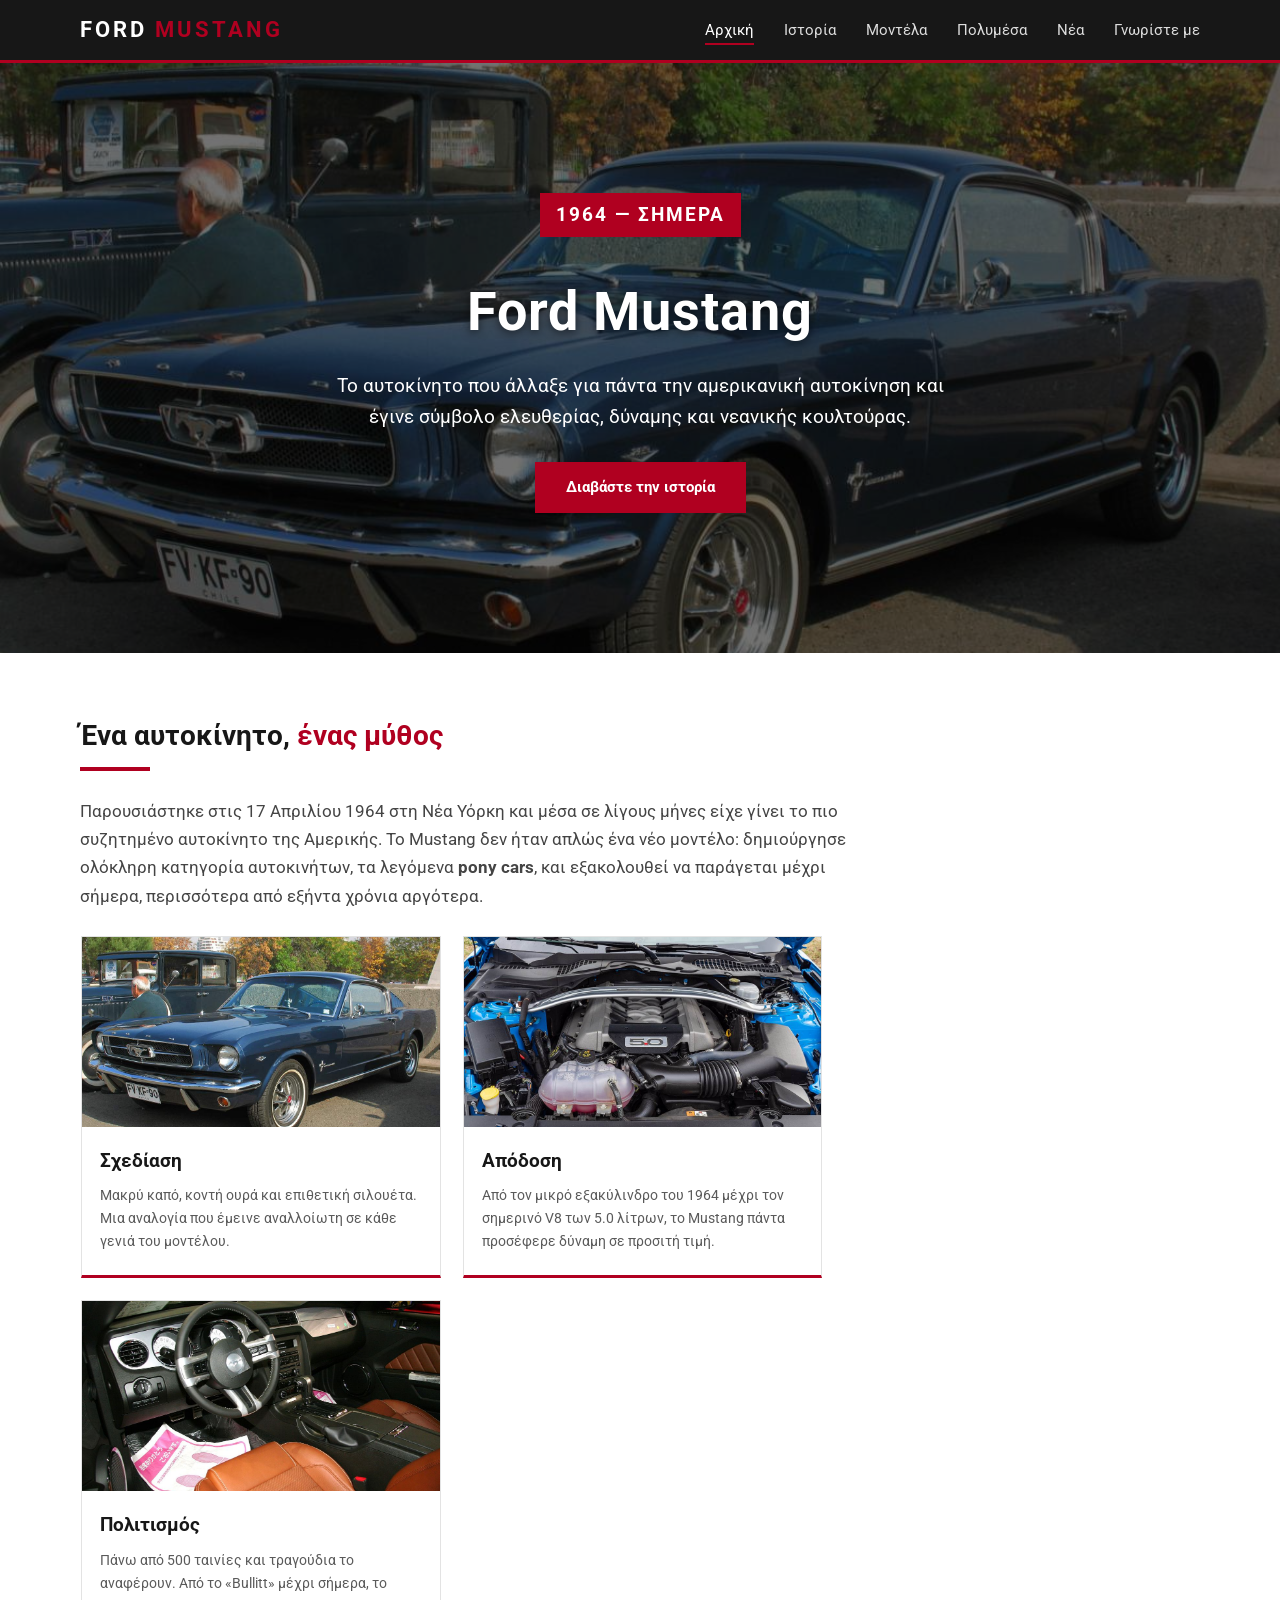
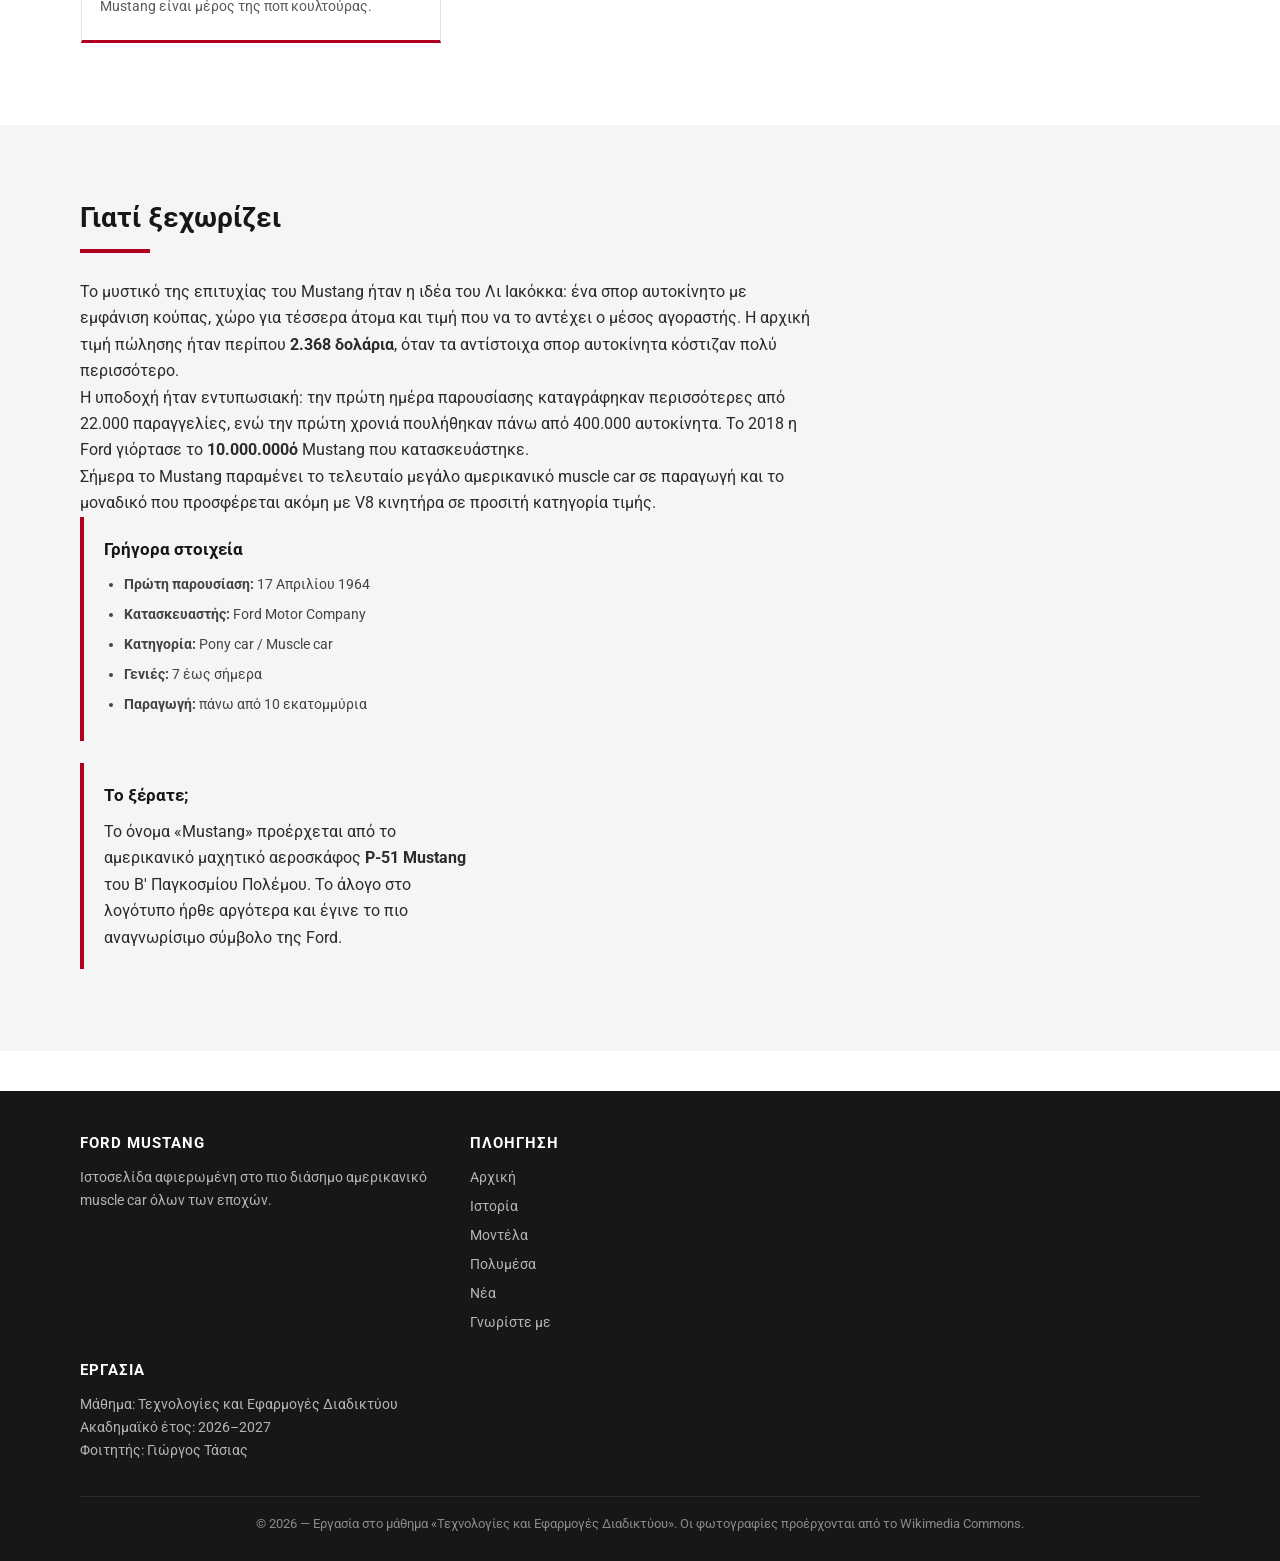
==== index.html @ 4e51d364 "Ford Mustang static site - course project" ====
<!DOCTYPE html>
<html lang="el">
<head>
  <meta charset="utf-8">
  <meta name="viewport" content="width=device-width, initial-scale=1">
  <meta name="description" content="Ford Mustang: η ιστορία, τα μοντέλα και οι φωτογραφίες του θρυλικού αμερικανικού muscle car από το 1964 μέχρι σήμερα.">
  <meta name="keywords" content="Ford Mustang, Mustang, muscle car, αυτοκίνητο, 1964, Shelby, GT500, ιστορία, μοντέλα">
  <meta name="author" content="Γιώργος Τάσιας">
  <title>Ford Mustang — Αρχική</title>
  <link rel="stylesheet" href="css/style.css">
</head>
<body>

  <header class="site-header">
    <div class="container header-inner">
      <p class="logo"><a href="index.html">FORD <span>MUSTANG</span></a></p>
      <button class="nav-toggle" type="button" aria-controls="mainnav" aria-expanded="false">&#9776;</button>
      <nav class="main-nav" id="mainnav" aria-label="Κύριο μενού">
        <ul>
          <li><a href="index.html" class="active">Αρχική</a></li>
          <li><a href="history.html">Ιστορία</a></li>
          <li><a href="models.html">Μοντέλα</a></li>
          <li><a href="gallery.html">Πολυμέσα</a></li>
          <li><a href="news.html">Νέα</a></li>
          <li><a href="about.html">Γνωρίστε με</a></li>
        </ul>
      </nav>
    </div>
  </header>

  <main>

    <section class="hero">
      <div class="hero-overlay"></div>
      <div class="container hero-inner">
        <p class="hero-years">1964 &mdash; ΣΗΜΕΡΑ</p>
        <h1>Ford Mustang</h1>
        <p>Το αυτοκίνητο που άλλαξε για πάντα την αμερικανική αυτοκίνηση και έγινε σύμβολο ελευθερίας, δύναμης και νεανικής κουλτούρας.</p>
        <a class="button" href="history.html">Διαβάστε την ιστορία</a>
      </div>
    </section>

    <section class="section">
      <div class="container">
        <h2>Ένα αυτοκίνητο, <span>ένας μύθος</span></h2>
        <div class="title-line"></div>
        <p class="lead">
          Παρουσιάστηκε στις 17 Απριλίου 1964 στη Νέα Υόρκη και μέσα σε λίγους μήνες είχε γίνει
          το πιο συζητημένο αυτοκίνητο της Αμερικής. Το Mustang δεν ήταν απλώς ένα νέο μοντέλο:
          δημιούργησε ολόκληρη κατηγορία αυτοκινήτων, τα λεγόμενα <strong>pony cars</strong>,
          και εξακολουθεί να παράγεται μέχρι σήμερα, περισσότερα από εξήντα χρόνια αργότερα.
        </p>

        <div class="cards">
          <article class="card">
            <img src="media/mustang-1965-fastback.jpg" alt="Ford Mustang Fastback του 1965 σε κόκκινο χρώμα" width="1100" height="733">
            <div class="card-body">
              <h3>Σχεδίαση</h3>
              <p>Μακρύ καπό, κοντή ουρά και επιθετική σιλουέτα. Μια αναλογία που έμεινε αναλλοίωτη
                 σε κάθε γενιά του μοντέλου.</p>
            </div>
          </article>

          <article class="card">
            <img src="media/mustang-v8-engine.jpg" alt="Ο κινητήρας V8 5.0 λίτρων ενός Ford Mustang" width="1100" height="733">
            <div class="card-body">
              <h3>Απόδοση</h3>
              <p>Από τον μικρό εξακύλινδρο του 1964 μέχρι τον σημερινό V8 των 5.0 λίτρων,
                 το Mustang πάντα προσέφερε δύναμη σε προσιτή τιμή.</p>
            </div>
          </article>

          <article class="card">
            <img src="media/mustang-interior.jpg" alt="Το εσωτερικό ενός σύγχρονου Ford Mustang GT" width="1100" height="692">
            <div class="card-body">
              <h3>Πολιτισμός</h3>
              <p>Πάνω από 500 ταινίες και τραγούδια το αναφέρουν. Από το «Bullitt» μέχρι σήμερα,
                 το Mustang είναι μέρος της ποπ κουλτούρας.</p>
            </div>
          </article>
        </div>
      </div>
    </section>

    <section class="section section-grey">
      <div class="container">
        <div class="two-column">
          <div class="main-column">
            <h2>Γιατί ξεχωρίζει</h2>
            <div class="title-line"></div>
            <p>
              Το μυστικό της επιτυχίας του Mustang ήταν η ιδέα του Λι Ιακόκκα: ένα σπορ αυτοκίνητο
              με εμφάνιση κούπας, χώρο για τέσσερα άτομα και τιμή που να το αντέχει ο μέσος
              αγοραστής. Η αρχική τιμή πώλησης ήταν περίπου <strong>2.368 δολάρια</strong>,
              όταν τα αντίστοιχα σπορ αυτοκίνητα κόστιζαν πολύ περισσότερο.
            </p>
            <p>
              Η υποδοχή ήταν εντυπωσιακή: την πρώτη ημέρα παρουσίασης καταγράφηκαν περισσότερες
              από 22.000 παραγγελίες, ενώ την πρώτη χρονιά πουλήθηκαν πάνω από 400.000 αυτοκίνητα.
              Το 2018 η Ford γιόρτασε το <strong>10.000.000ό</strong> Mustang που κατασκευάστηκε.
            </p>
            <p>
              Σήμερα το Mustang παραμένει το τελευταίο μεγάλο αμερικανικό muscle car σε παραγωγή
              και το μοναδικό που προσφέρεται ακόμη με V8 κινητήρα σε προσιτή κατηγορία τιμής.
            </p>
          </div>

          <div class="side-column">
            <div class="side-box">
              <h3>Γρήγορα στοιχεία</h3>
              <ul>
                <li><strong>Πρώτη παρουσίαση:</strong> 17 Απριλίου 1964</li>
                <li><strong>Κατασκευαστής:</strong> Ford Motor Company</li>
                <li><strong>Κατηγορία:</strong> Pony car / Muscle car</li>
                <li><strong>Γενιές:</strong> 7 έως σήμερα</li>
                <li><strong>Παραγωγή:</strong> πάνω από 10 εκατομμύρια</li>
              </ul>
            </div>
            <div class="side-box">
              <h3>Το ξέρατε;</h3>
              <p>
                Το όνομα «Mustang» προέρχεται από το αμερικανικό μαχητικό αεροσκάφος
                <strong>P-51 Mustang</strong> του Β&prime; Παγκοσμίου Πολέμου. Το άλογο στο
                λογότυπο ήρθε αργότερα και έγινε το πιο αναγνωρίσιμο σύμβολο της Ford.
              </p>
            </div>
          </div>
        </div>
      </div>
    </section>

  </main>

  <footer class="site-footer">
    <div class="container">
      <div class="footer-columns">
        <div class="footer-col">
          <h3>FORD MUSTANG</h3>
          <p>Ιστοσελίδα αφιερωμένη στο πιο διάσημο αμερικανικό muscle car όλων των εποχών.</p>
        </div>
        <div class="footer-col">
          <h3>ΠΛΟΗΓΗΣΗ</h3>
          <ul>
            <li><a href="index.html">Αρχική</a></li>
            <li><a href="history.html">Ιστορία</a></li>
            <li><a href="models.html">Μοντέλα</a></li>
            <li><a href="gallery.html">Πολυμέσα</a></li>
            <li><a href="news.html">Νέα</a></li>
            <li><a href="about.html">Γνωρίστε με</a></li>
          </ul>
        </div>
        <div class="footer-col">
          <h3>ΕΡΓΑΣΙΑ</h3>
          <p>Μάθημα: Τεχνολογίες και Εφαρμογές Διαδικτύου<br>
             Ακαδημαϊκό έτος: 2026&ndash;2027<br>
             Φοιτητής: Γιώργος Τάσιας</p>
        </div>
      </div>
      <p class="copyright">&copy; 2026 &mdash; Εργασία στο μάθημα «Τεχνολογίες και Εφαρμογές Διαδικτύου». Οι φωτογραφίες προέρχονται από το Wikimedia Commons.</p>
    </div>
  </footer>

  <script src="js/script.js"></script>
</body>
</html>
---- css/style.css ----
/* =========================================================
   Ford Mustang — Εργασία Πληροφορικής
   Ενιαίο εξωτερικό αρχείο μορφοποίησης για όλες τις σελίδες
   ========================================================= */

/* ---------- Γραμματοσειρά Roboto (τοπικά αρχεία, Google Fonts / Apache 2.0) ---------- */

/* greek */
@font-face {
  font-family: "Roboto";
  font-style: normal;
  font-weight: 400;
  font-display: swap;
  src: url("../fonts/roboto-400-greek.woff2") format("woff2");
  unicode-range: U+0370-0377, U+037A-037F, U+0384-038A, U+038C, U+038E-03A1, U+03A3-03FF;
}

/* latin */
@font-face {
  font-family: "Roboto";
  font-style: normal;
  font-weight: 400;
  font-display: swap;
  src: url("../fonts/roboto-400-latin.woff2") format("woff2");
  unicode-range: U+0000-00FF, U+0131, U+0152-0153, U+02BB-02BC, U+02C6, U+02DA, U+02DC, U+0304, U+0308, U+0329, U+2000-206F, U+20AC, U+2122, U+2191, U+2193, U+2212, U+2215, U+FEFF, U+FFFD;
}

/* greek */
@font-face {
  font-family: "Roboto";
  font-style: normal;
  font-weight: 700;
  font-display: swap;
  src: url("../fonts/roboto-700-greek.woff2") format("woff2");
  unicode-range: U+0370-0377, U+037A-037F, U+0384-038A, U+038C, U+038E-03A1, U+03A3-03FF;
}

/* latin */
@font-face {
  font-family: "Roboto";
  font-style: normal;
  font-weight: 700;
  font-display: swap;
  src: url("../fonts/roboto-700-latin.woff2") format("woff2");
  unicode-range: U+0000-00FF, U+0131, U+0152-0153, U+02BB-02BC, U+02C6, U+02DA, U+02DC, U+0304, U+0308, U+0329, U+2000-206F, U+20AC, U+2122, U+2191, U+2193, U+2212, U+2215, U+FEFF, U+FFFD;
}

/* ---------- Βασικές ρυθμίσεις ---------- */

html, body, div, span, h1, h2, h3, h4, p, ul, ol, li,
table, tr, td, th, img, a, header, footer, nav, main,
article, section, figure, figcaption, blockquote, time {
  margin: 0;
  padding: 0;
  border: 0;
}

body {
  font-family: "Roboto", Arial, Helvetica, sans-serif;
  font-size: 16px;
  line-height: 1.65;
  color: #2b2b2b;
  background-color: #ffffff;
}

img {
  max-width: 100%;
  display: block;
}

a {
  color: #b00020;
  text-decoration: none;
}

a:hover {
  text-decoration: underline;
}

.container {
  width: 92%;
  max-width: 1120px;
  margin: 0 auto;
}

/* ---------- Κεφαλίδα και μενού ---------- */

.site-header {
  background-color: #171717;
  border-bottom: 3px solid #b00020;
  position: sticky;
  top: 0;
  z-index: 50;
}

.header-inner {
  display: flex;
  align-items: center;
  justify-content: space-between;
  padding: 12px 0;
}

.logo a {
  color: #ffffff;
  font-size: 22px;
  font-weight: 700;
  letter-spacing: 3px;
  text-decoration: none;
}

.logo span {
  color: #b00020;
}

.main-nav ul {
  list-style: none;
}

.main-nav li {
  display: inline-block;
  margin-left: 26px;
}

.main-nav a {
  color: #dddddd;
  font-size: 15px;
  padding-bottom: 4px;
  text-decoration: none;
}

.main-nav a:hover {
  color: #ffffff;
  border-bottom: 2px solid #b00020;
  text-decoration: none;
}

.main-nav a.active {
  color: #ffffff;
  border-bottom: 2px solid #b00020;
}

.nav-toggle {
  display: none;
  width: 40px;
  height: 34px;
  background: #262626;
  border: 1px solid #3a3a3a;
  border-radius: 3px;
  cursor: pointer;
  color: #ffffff;
  font-size: 18px;
  line-height: 30px;
  text-align: center;
}

/* ---------- Μεγάλη κεφαλίδα (hero) — μονόστηλη διάταξη ---------- */

.hero {
  background-image: url("../media/mustang-1965-fastback-hero.jpg");
  background-size: cover;
  background-position: center;
  background-color: #222222;
  color: #ffffff;
  text-align: center;
  padding: 130px 0 140px 0;
  position: relative;
}

.hero-overlay {
  position: absolute;
  top: 0;
  left: 0;
  width: 100%;
  height: 100%;
  background-color: rgba(0, 0, 0, 0.55);
}

.hero-inner {
  position: relative;
  z-index: 2;
}

.hero h1 {
  font-size: 54px;
  font-weight: 700;
  letter-spacing: 1px;
  margin-bottom: 14px;
  text-shadow: 0 2px 10px rgba(0, 0, 0, 0.6);
}

.hero p {
  font-size: 19px;
  max-width: 640px;
  margin: 0 auto 30px auto;
}

.hero-years {
  display: inline-block;
  background-color: #b00020;
  color: #ffffff;
  font-weight: 700;
  letter-spacing: 2px;
  padding: 6px 16px;
  margin-bottom: 22px;
  font-size: 14px;
}

/* ---------- Μικρή κεφαλίδα εσωτερικών σελίδων ---------- */

.page-header {
  background-color: #202020;
  color: #ffffff;
  padding: 46px 0;
  border-bottom: 1px solid #2f2f2f;
}

.page-header h1 {
  font-size: 32px;
  font-weight: 700;
}

.page-header p {
  color: #b8b8b8;
  margin-top: 6px;
  font-size: 15px;
}

/* ---------- Κουμπιά ---------- */

.button {
  display: inline-block;
  background-color: #b00020;
  color: #ffffff;
  padding: 12px 30px;
  font-weight: 700;
  font-size: 15px;
  text-decoration: none;
  border: 1px solid #b00020;
}

.button:hover {
  background-color: #ffffff;
  color: #b00020;
  text-decoration: none;
}

/* ---------- Ενότητες ---------- */

.section {
  padding: 60px 0;
}

.section-grey {
  background-color: #f5f5f5;
}

.section h2 {
  font-size: 28px;
  font-weight: 700;
  color: #171717;
  margin-bottom: 8px;
}

.section h2 span {
  color: #b00020;
}

.title-line {
  width: 70px;
  height: 4px;
  background-color: #b00020;
  margin-bottom: 26px;
}

.lead {
  font-size: 17px;
  color: #444444;
  max-width: 800px;
  margin-bottom: 26px;
}

.text-block p {
  margin-bottom: 14px;
}

/* ---------- Κάρτες (τρεις στήλες) ---------- */

.cards {
  display: flex;
  flex-wrap: wrap;
  margin-left: -10px;
  margin-right: -10px;
}

.card {
  width: 31.33%;
  margin: 0 1% 22px 1%;
  background-color: #ffffff;
  border: 1px solid #e3e3e3;
  border-bottom: 3px solid #b00020;
}

.card img {
  width: 100%;
  height: 190px;
  object-fit: cover;
}

.card-body {
  padding: 18px 18px 22px 18px;
}

.card-body h3 {
  font-size: 19px;
  margin-bottom: 8px;
  color: #171717;
}

.card-body p {
  font-size: 14px;
  color: #5a5a5a;
}

/* ---------- Δίστηλη διάταξη (περιεχόμενο + πλαϊνή στήλη) ---------- */

.two-column {
  display: flex;
  flex-wrap: wrap;
  margin-left: -15px;
  margin-right: -15px;
}

.main-column {
  width: 64%;
  padding: 0 15px;
}

.side-column {
  width: 36%;
  padding: 0 15px;
}

.side-box {
  background-color: #f5f5f5;
  border-left: 4px solid #b00020;
  padding: 18px 20px;
  margin-bottom: 22px;
}

.side-box h3 {
  font-size: 17px;
  margin-bottom: 10px;
  color: #171717;
}

.side-box ul,
.side-box ol {
  padding-left: 20px;
  font-size: 14px;
  color: #444444;
}

.side-box li {
  margin-bottom: 7px;
}

.main-column h2 {
  margin-top: 10px;
}

.main-column figure {
  margin: 22px 0;
}

.main-column figure img {
  width: 100%;
}

.main-column figcaption {
  font-size: 13px;
  color: #777777;
  padding-top: 7px;
  border-top: 1px solid #e3e3e3;
  margin-top: 7px;
}

/* ---------- Πίνακας ---------- */

.data-table {
  width: 100%;
  border-collapse: collapse;
  margin: 24px 0 10px 0;
  font-size: 15px;
}

.data-table caption {
  caption-side: top;
  text-align: left;
  font-weight: 700;
  padding-bottom: 10px;
  color: #171717;
}

.data-table th {
  background-color: #171717;
  color: #ffffff;
  text-align: left;
  padding: 12px 14px;
  font-size: 14px;
}

.data-table td {
  padding: 11px 14px;
  border-bottom: 1px solid #e3e3e3;
  vertical-align: top;
}

.data-table tr:nth-child(even) td {
  background-color: #fafafa;
}

.data-table td strong {
  color: #b00020;
}

/* ---------- Ειδήσεις (τρεις στήλες) ---------- */

.news-grid {
  display: flex;
  flex-wrap: wrap;
  margin-left: -12px;
  margin-right: -12px;
}

.news-item {
  width: 31.33%;
  margin: 0 1% 24px 1%;
  background-color: #ffffff;
  border: 1px solid #e3e3e3;
  padding: 20px;
}

.news-item time {
  display: block;
  font-size: 12px;
  color: #b00020;
  font-weight: 700;
  letter-spacing: 1px;
  text-transform: uppercase;
  margin-bottom: 8px;
}

.news-item h2,
.news-item h3 {
  font-size: 19px;
  color: #171717;
  margin-bottom: 10px;
}

.news-item p {
  font-size: 14px;
  color: #555555;
}

.news-item .category {
  display: inline-block;
  margin-top: 14px;
  font-size: 12px;
  background-color: #f1f1f1;
  color: #444444;
  padding: 4px 10px;
}

/* ---------- Gallery / Πολυμέσα ---------- */

.gallery {
  display: flex;
  flex-wrap: wrap;
  margin-left: -10px;
  margin-right: -10px;
}

.gallery-item {
  width: 31.33%;
  margin: 0 1% 20px 1%;
}

.gallery-item a {
  display: block;
  position: relative;
  border: 1px solid #e3e3e3;
  background-color: #111111;
}

.gallery-item img {
  width: 100%;
  height: 210px;
  object-fit: cover;
  opacity: 0.92;
}

.gallery-item a:hover img {
  opacity: 1;
}

.gallery-item figcaption {
  font-size: 13px;
  color: #666666;
  padding-top: 8px;
}

.video-box {
  margin-top: 14px;
  background-color: #171717;
  padding: 12px;
}

.video-frame {
  position: relative;
  width: 100%;
  padding-bottom: 56.25%;
  height: 0;
  overflow: hidden;
}

.video-frame iframe {
  position: absolute;
  top: 0;
  left: 0;
  width: 100%;
  height: 100%;
  border: 0;
}

/* ---------- Lightbox ---------- */

.lightbox {
  display: none;
  position: fixed;
  top: 0;
  left: 0;
  width: 100%;
  height: 100%;
  background-color: rgba(0, 0, 0, 0.9);
  z-index: 100;
  text-align: center;
}

.lightbox.open {
  display: block;
}

.lightbox img {
  max-width: 88%;
  max-height: 78%;
  margin: 6% auto 0 auto;
  border: 3px solid #ffffff;
}

.lightbox p {
  color: #dddddd;
  font-size: 14px;
  margin-top: 14px;
}

.lightbox-close {
  position: absolute;
  top: 14px;
  right: 26px;
  color: #ffffff;
  font-size: 34px;
  line-height: 1;
  background: none;
  border: none;
  cursor: pointer;
  padding: 6px 12px;
}

/* ---------- Σελίδα «Γνωρίστε με» ---------- */

.about-photo {
  width: 100%;
  border: 6px solid #ffffff;
  box-shadow: 0 3px 14px rgba(0, 0, 0, 0.15);
}

.about-list {
  padding-left: 20px;
  margin-bottom: 18px;
}

.about-list li {
  margin-bottom: 8px;
}

/* ---------- Υποσέλιδο ---------- */

.site-footer {
  background-color: #171717;
  color: #b5b5b5;
  padding: 40px 0 26px 0;
  margin-top: 40px;
  font-size: 14px;
}

.footer-columns {
  display: flex;
  flex-wrap: wrap;
  margin-left: -15px;
  margin-right: -15px;
}

.footer-col {
  width: 31.33%;
  padding: 0 15px;
  margin-bottom: 18px;
}

.footer-col h3 {
  color: #ffffff;
  font-size: 15px;
  margin-bottom: 10px;
  letter-spacing: 1px;
}

.footer-col ul {
  list-style: none;
}

.footer-col li {
  margin-bottom: 6px;
}

.footer-col a {
  color: #b5b5b5;
  text-decoration: none;
}

.footer-col a:hover {
  color: #ffffff;
  text-decoration: underline;
}

.copyright {
  border-top: 1px solid #2c2c2c;
  margin-top: 16px;
  padding-top: 16px;
  text-align: center;
  font-size: 13px;
  color: #8a8a8a;
}

/* ---------- Μικρές οθόνες ---------- */

@media screen and (max-width: 900px) {

  .hero h1 {
    font-size: 34px;
  }

  .hero {
    padding: 80px 0 90px 0;
  }

  .nav-toggle {
    display: block;
  }

  .main-nav {
    display: none;
    width: 100%;
  }

  .main-nav.open {
    display: block;
  }

  .main-nav li {
    display: block;
    margin: 0;
    border-top: 1px solid #2c2c2c;
  }

  .main-nav a {
    display: block;
    padding: 12px 0;
    border-bottom: 0;
  }

  .main-nav a:hover,
  .main-nav a.active {
    border-bottom: 0;
    color: #b00020;
  }

  .header-inner {
    flex-wrap: wrap;
  }

  .card,
  .news-item,
  .gallery-item,
  .footer-col {
    width: 100%;
    margin-left: 0;
    margin-right: 0;
  }

  .main-column,
  .side-column {
    width: 100%;
  }

  .section h2 {
    font-size: 24px;
  }

  .page-header h1 {
    font-size: 26px;
  }

  .data-table {
    font-size: 13px;
  }

  .data-table th,
  .data-table td {
    padding: 8px 9px;
  }
}
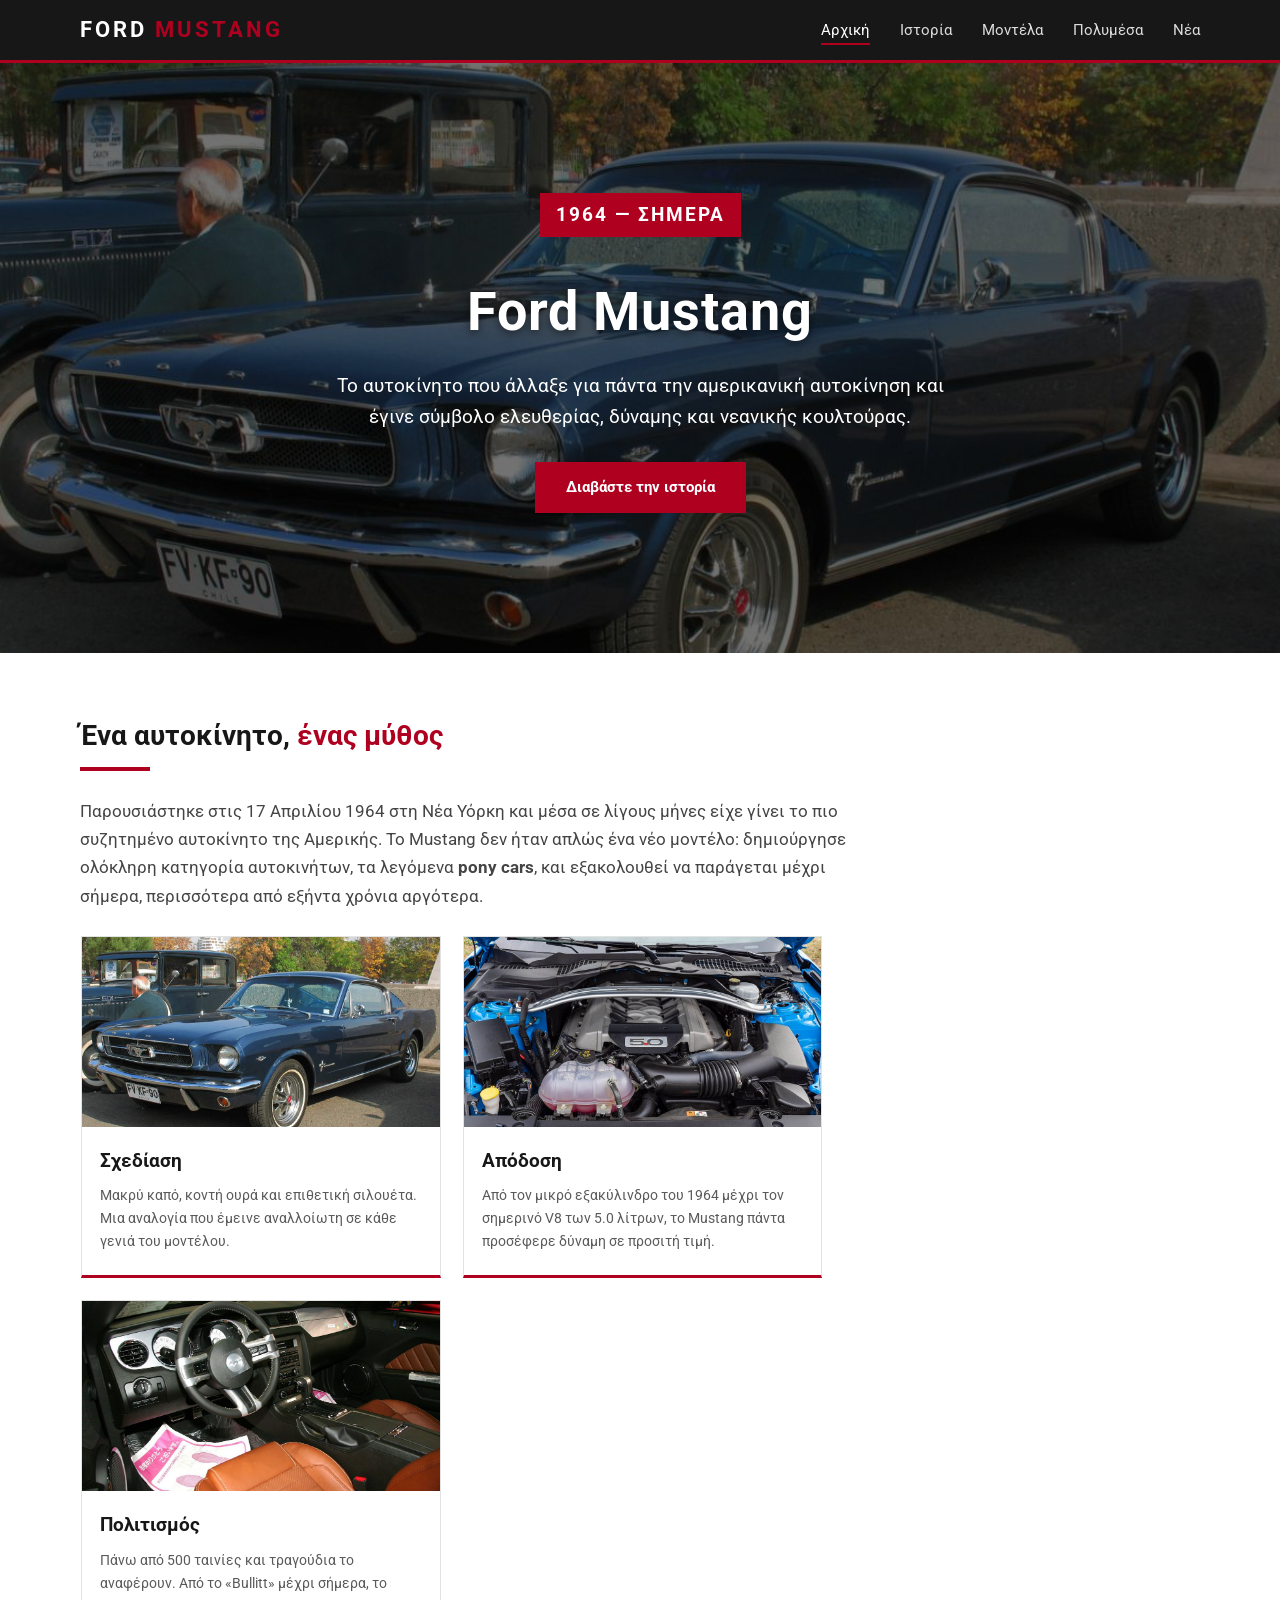
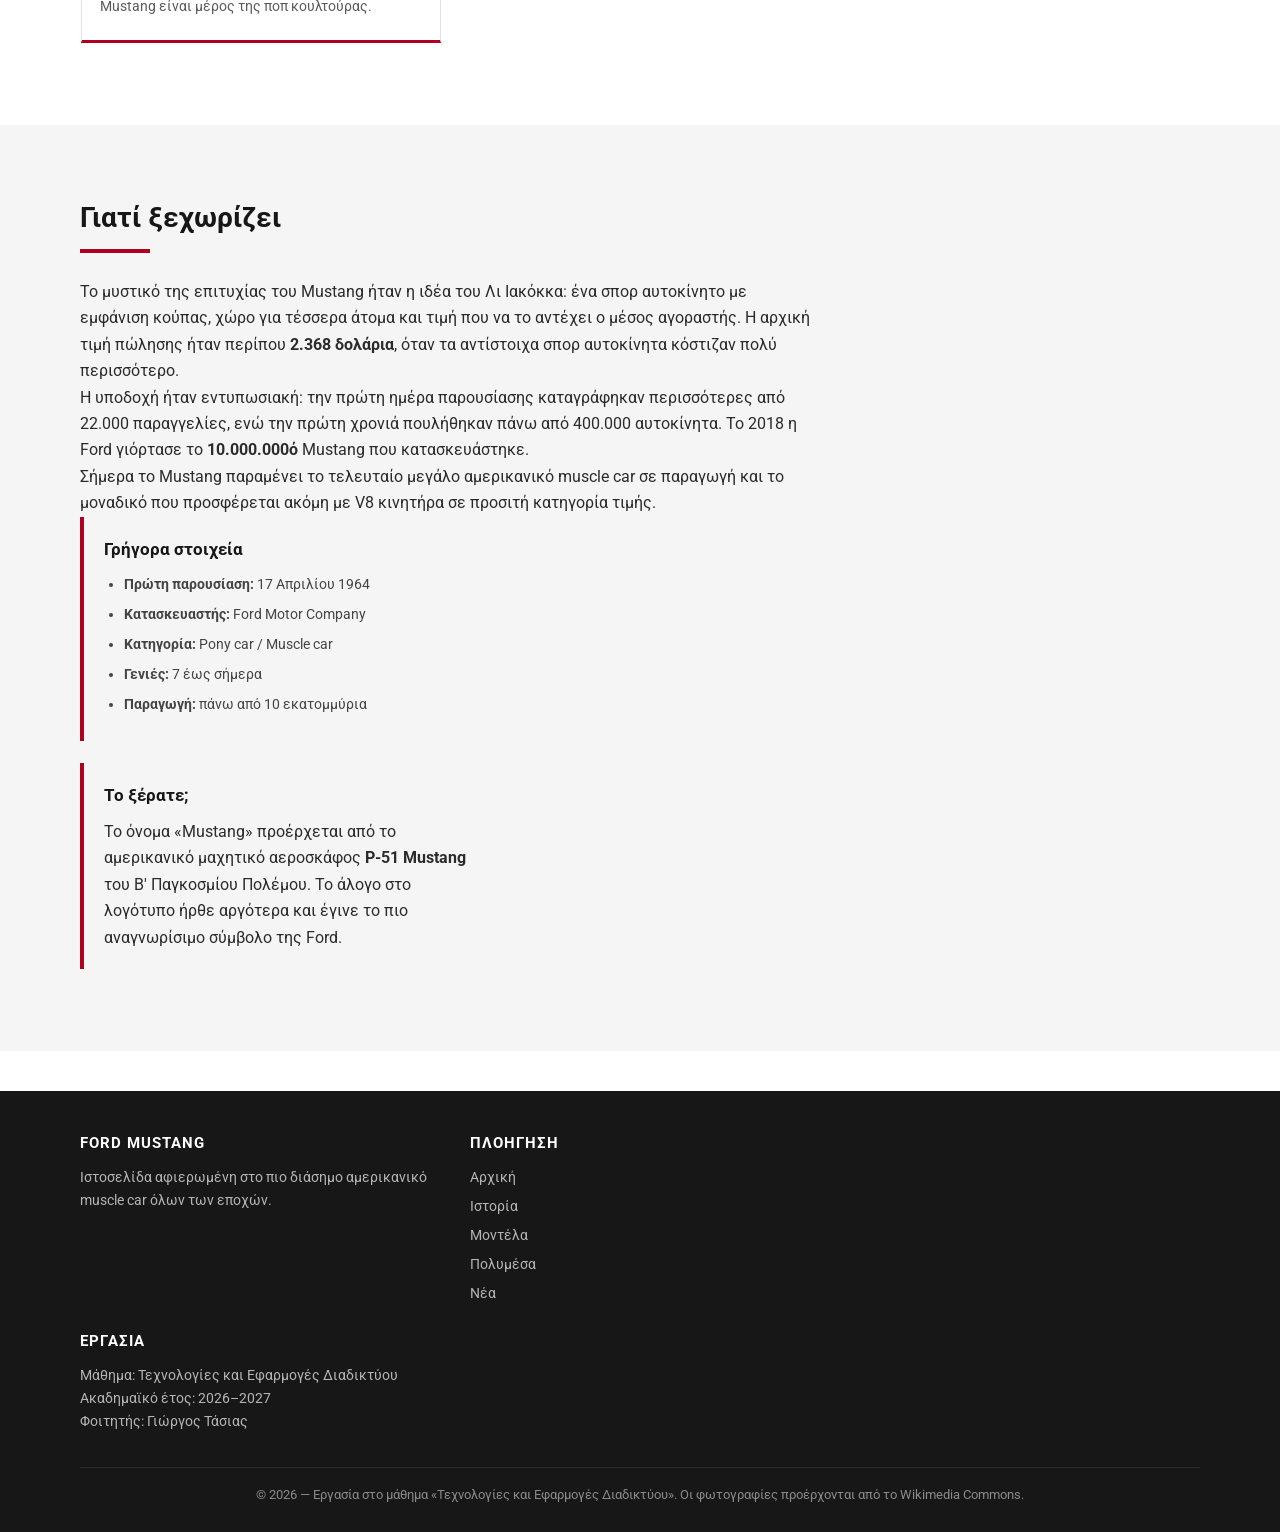
==== commit 8cce921f: "Remove 'Γνωρίστε με' page and its navigation links" ====
--- a/index.html
+++ b/index.html
@@ -22,7 +22,6 @@
           <li><a href="models.html">Μοντέλα</a></li>
           <li><a href="gallery.html">Πολυμέσα</a></li>
           <li><a href="news.html">Νέα</a></li>
-          <li><a href="about.html">Γνωρίστε με</a></li>
         </ul>
       </nav>
     </div>
@@ -146,7 +145,6 @@
             <li><a href="models.html">Μοντέλα</a></li>
             <li><a href="gallery.html">Πολυμέσα</a></li>
             <li><a href="news.html">Νέα</a></li>
-            <li><a href="about.html">Γνωρίστε με</a></li>
           </ul>
         </div>
         <div class="footer-col">
